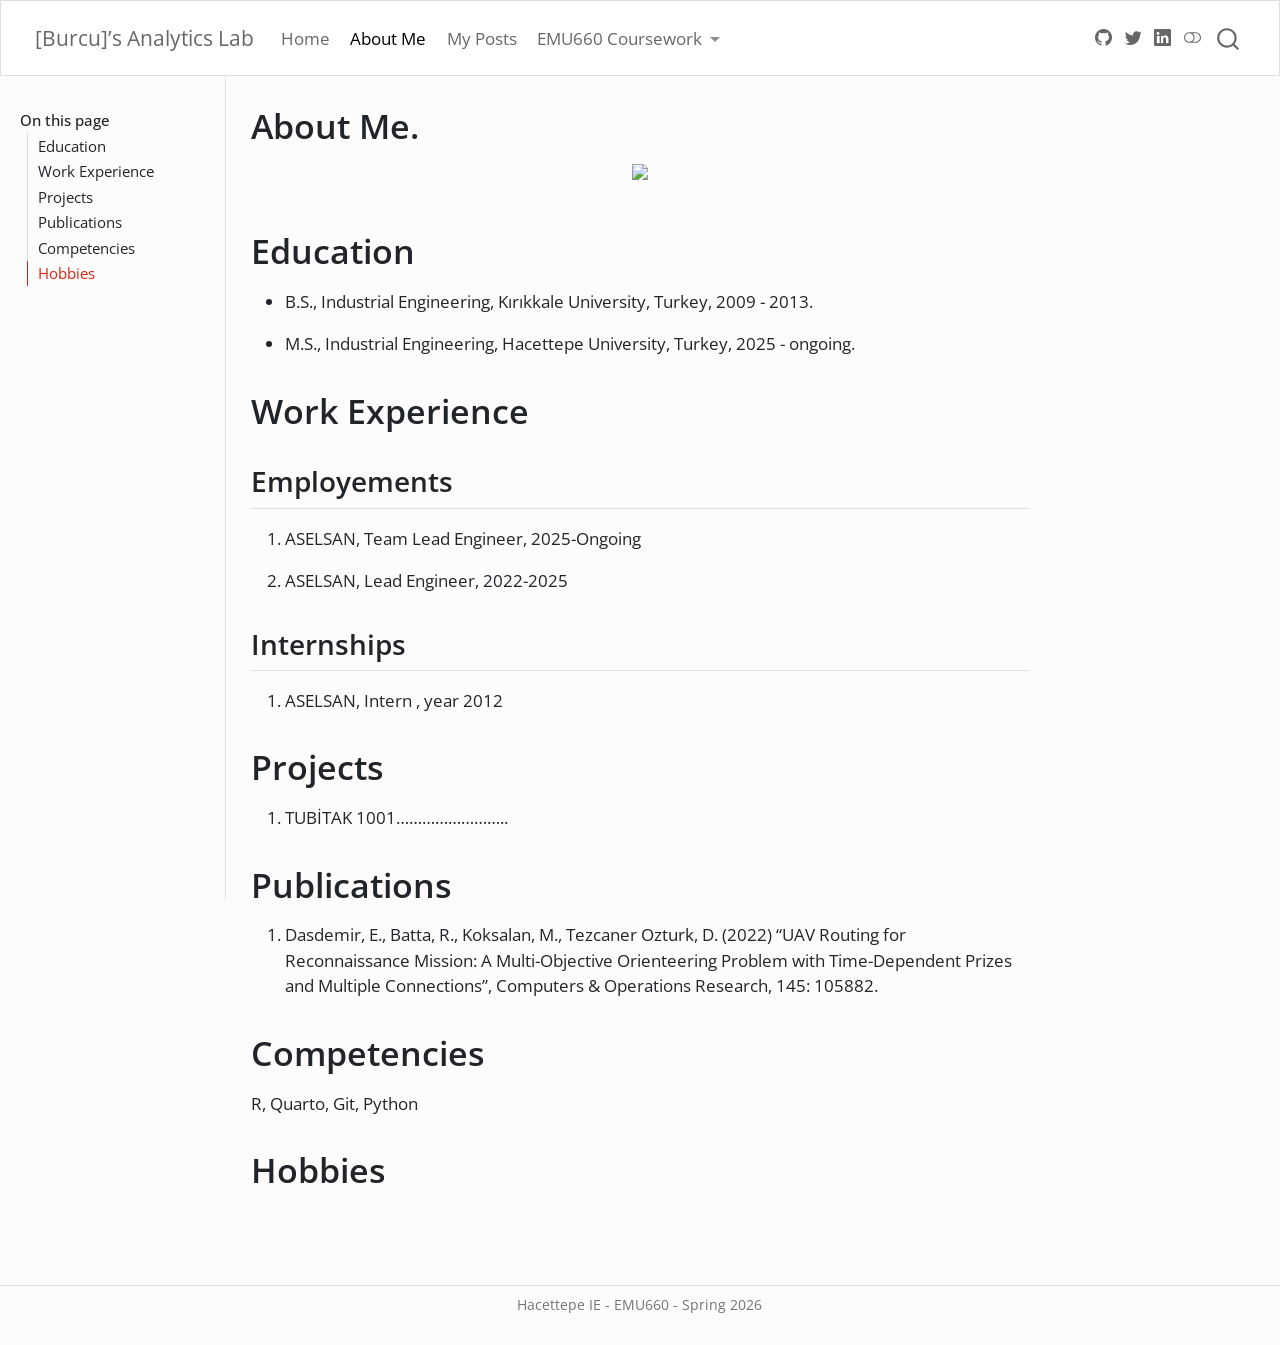
==== docs/about.html @ a7fa228c "update about page" ====
<!DOCTYPE html>
<html xmlns="http://www.w3.org/1999/xhtml" lang="en" xml:lang="en"><head>

<meta charset="utf-8">
<meta name="generator" content="quarto-1.8.25">

<meta name="viewport" content="width=device-width, initial-scale=1.0, user-scalable=yes">


<title>About Me. – [Burcu]’s Analytics Lab</title>
<style>
code{white-space: pre-wrap;}
span.smallcaps{font-variant: small-caps;}
div.columns{display: flex; gap: min(4vw, 1.5em);}
div.column{flex: auto; overflow-x: auto;}
div.hanging-indent{margin-left: 1.5em; text-indent: -1.5em;}
ul.task-list{list-style: none;}
ul.task-list li input[type="checkbox"] {
  width: 0.8em;
  margin: 0 0.8em 0.2em -1em; /* quarto-specific, see https://github.com/quarto-dev/quarto-cli/issues/4556 */ 
  vertical-align: middle;
}
</style>


<script src="site_libs/quarto-nav/quarto-nav.js"></script>
<script src="site_libs/quarto-nav/headroom.min.js"></script>
<script src="site_libs/clipboard/clipboard.min.js"></script>
<script src="site_libs/quarto-search/autocomplete.umd.js"></script>
<script src="site_libs/quarto-search/fuse.min.js"></script>
<script src="site_libs/quarto-search/quarto-search.js"></script>
<meta name="quarto:offset" content="./">
<script src="site_libs/quarto-html/quarto.js" type="module"></script>
<script src="site_libs/quarto-html/tabsets/tabsets.js" type="module"></script>
<script src="site_libs/quarto-html/axe/axe-check.js" type="module"></script>
<script src="site_libs/quarto-html/popper.min.js"></script>
<script src="site_libs/quarto-html/tippy.umd.min.js"></script>
<script src="site_libs/quarto-html/anchor.min.js"></script>
<link href="site_libs/quarto-html/tippy.css" rel="stylesheet">
<link href="site_libs/quarto-html/quarto-syntax-highlighting-7b89279ff1a6dce999919e0e67d4d9ec.css" rel="stylesheet" class="quarto-color-scheme" id="quarto-text-highlighting-styles">
<link href="site_libs/quarto-html/quarto-syntax-highlighting-dark-707d8167ce6003fca903bfe2be84ab7f.css" rel="stylesheet" class="quarto-color-scheme quarto-color-alternate" id="quarto-text-highlighting-styles">
<link href="site_libs/quarto-html/quarto-syntax-highlighting-7b89279ff1a6dce999919e0e67d4d9ec.css" rel="stylesheet" class="quarto-color-scheme-extra" id="quarto-text-highlighting-styles">
<script src="site_libs/bootstrap/bootstrap.min.js"></script>
<link href="site_libs/bootstrap/bootstrap-icons.css" rel="stylesheet">
<link href="site_libs/bootstrap/bootstrap-b09ffb0c710b10090e35f4f5c8599541.min.css" rel="stylesheet" append-hash="true" class="quarto-color-scheme" id="quarto-bootstrap" data-mode="light">
<link href="site_libs/bootstrap/bootstrap-dark-5b22ffe13dd2aa798062e3956142f8dd.min.css" rel="stylesheet" append-hash="true" class="quarto-color-scheme quarto-color-alternate" id="quarto-bootstrap" data-mode="dark">
<link href="site_libs/bootstrap/bootstrap-b09ffb0c710b10090e35f4f5c8599541.min.css" rel="stylesheet" append-hash="true" class="quarto-color-scheme-extra" id="quarto-bootstrap" data-mode="light">
<script id="quarto-search-options" type="application/json">{
  "location": "navbar",
  "copy-button": false,
  "collapse-after": 3,
  "panel-placement": "end",
  "type": "overlay",
  "limit": 50,
  "keyboard-shortcut": [
    "f",
    "/",
    "s"
  ],
  "show-item-context": false,
  "language": {
    "search-no-results-text": "No results",
    "search-matching-documents-text": "matching documents",
    "search-copy-link-title": "Copy link to search",
    "search-hide-matches-text": "Hide additional matches",
    "search-more-match-text": "more match in this document",
    "search-more-matches-text": "more matches in this document",
    "search-clear-button-title": "Clear",
    "search-text-placeholder": "",
    "search-detached-cancel-button-title": "Cancel",
    "search-submit-button-title": "Submit",
    "search-label": "Search"
  }
}</script>


<link rel="stylesheet" href="styles.css">
</head>

<body class="docked nav-fixed quarto-light"><script id="quarto-html-before-body" type="application/javascript">
    const toggleBodyColorMode = (bsSheetEl) => {
      const mode = bsSheetEl.getAttribute("data-mode");
      const bodyEl = window.document.querySelector("body");
      if (mode === "dark") {
        bodyEl.classList.add("quarto-dark");
        bodyEl.classList.remove("quarto-light");
      } else {
        bodyEl.classList.add("quarto-light");
        bodyEl.classList.remove("quarto-dark");
      }
    }
    const toggleBodyColorPrimary = () => {
      const bsSheetEl = window.document.querySelector("link#quarto-bootstrap:not([rel=disabled-stylesheet])");
      if (bsSheetEl) {
        toggleBodyColorMode(bsSheetEl);
      }
    }
    const setColorSchemeToggle = (alternate) => {
      const toggles = window.document.querySelectorAll('.quarto-color-scheme-toggle');
      for (let i=0; i < toggles.length; i++) {
        const toggle = toggles[i];
        if (toggle) {
          if (alternate) {
            toggle.classList.add("alternate");
          } else {
            toggle.classList.remove("alternate");
          }
        }
      }
    };
    const toggleColorMode = (alternate) => {
      // Switch the stylesheets
      const primaryStylesheets = window.document.querySelectorAll('link.quarto-color-scheme:not(.quarto-color-alternate)');
      const alternateStylesheets = window.document.querySelectorAll('link.quarto-color-scheme.quarto-color-alternate');
      manageTransitions('#quarto-margin-sidebar .nav-link', false);
      if (alternate) {
        // note: dark is layered on light, we don't disable primary!
        enableStylesheet(alternateStylesheets);
        for (const sheetNode of alternateStylesheets) {
          if (sheetNode.id === "quarto-bootstrap") {
            toggleBodyColorMode(sheetNode);
          }
        }
      } else {
        disableStylesheet(alternateStylesheets);
        enableStylesheet(primaryStylesheets)
        toggleBodyColorPrimary();
      }
      manageTransitions('#quarto-margin-sidebar .nav-link', true);
      // Switch the toggles
      setColorSchemeToggle(alternate)
      // Hack to workaround the fact that safari doesn't
      // properly recolor the scrollbar when toggling (#1455)
      if (navigator.userAgent.indexOf('Safari') > 0 && navigator.userAgent.indexOf('Chrome') == -1) {
        manageTransitions("body", false);
        window.scrollTo(0, 1);
        setTimeout(() => {
          window.scrollTo(0, 0);
          manageTransitions("body", true);
        }, 40);
      }
    }
    const disableStylesheet = (stylesheets) => {
      for (let i=0; i < stylesheets.length; i++) {
        const stylesheet = stylesheets[i];
        stylesheet.rel = 'disabled-stylesheet';
      }
    }
    const enableStylesheet = (stylesheets) => {
      for (let i=0; i < stylesheets.length; i++) {
        const stylesheet = stylesheets[i];
        if(stylesheet.rel !== 'stylesheet') { // for Chrome, which will still FOUC without this check
          stylesheet.rel = 'stylesheet';
        }
      }
    }
    const manageTransitions = (selector, allowTransitions) => {
      const els = window.document.querySelectorAll(selector);
      for (let i=0; i < els.length; i++) {
        const el = els[i];
        if (allowTransitions) {
          el.classList.remove('notransition');
        } else {
          el.classList.add('notransition');
        }
      }
    }
    const isFileUrl = () => {
      return window.location.protocol === 'file:';
    }
    const hasAlternateSentinel = () => {
      let styleSentinel = getColorSchemeSentinel();
      if (styleSentinel !== null) {
        return styleSentinel === "alternate";
      } else {
        return false;
      }
    }
    const setStyleSentinel = (alternate) => {
      const value = alternate ? "alternate" : "default";
      if (!isFileUrl()) {
        window.localStorage.setItem("quarto-color-scheme", value);
      } else {
        localAlternateSentinel = value;
      }
    }
    const getColorSchemeSentinel = () => {
      if (!isFileUrl()) {
        const storageValue = window.localStorage.getItem("quarto-color-scheme");
        return storageValue != null ? storageValue : localAlternateSentinel;
      } else {
        return localAlternateSentinel;
      }
    }
    const toggleGiscusIfUsed = (isAlternate, darkModeDefault) => {
      const baseTheme = document.querySelector('#giscus-base-theme')?.value ?? 'light';
      const alternateTheme = document.querySelector('#giscus-alt-theme')?.value ?? 'dark';
      let newTheme = '';
      if(authorPrefersDark) {
        newTheme = isAlternate ? baseTheme : alternateTheme;
      } else {
        newTheme = isAlternate ? alternateTheme : baseTheme;
      }
      const changeGiscusTheme = () => {
        // From: https://github.com/giscus/giscus/issues/336
        const sendMessage = (message) => {
          const iframe = document.querySelector('iframe.giscus-frame');
          if (!iframe) return;
          iframe.contentWindow.postMessage({ giscus: message }, 'https://giscus.app');
        }
        sendMessage({
          setConfig: {
            theme: newTheme
          }
        });
      }
      const isGiscussLoaded = window.document.querySelector('iframe.giscus-frame') !== null;
      if (isGiscussLoaded) {
        changeGiscusTheme();
      }
    };
    const authorPrefersDark = false;
    const darkModeDefault = authorPrefersDark;
      document.querySelector('link#quarto-text-highlighting-styles.quarto-color-scheme-extra').rel = 'disabled-stylesheet';
      document.querySelector('link#quarto-bootstrap.quarto-color-scheme-extra').rel = 'disabled-stylesheet';
    let localAlternateSentinel = darkModeDefault ? 'alternate' : 'default';
    // Dark / light mode switch
    window.quartoToggleColorScheme = () => {
      // Read the current dark / light value
      let toAlternate = !hasAlternateSentinel();
      toggleColorMode(toAlternate);
      setStyleSentinel(toAlternate);
      toggleGiscusIfUsed(toAlternate, darkModeDefault);
      window.dispatchEvent(new Event('resize'));
    };
    // Switch to dark mode if need be
    if (hasAlternateSentinel()) {
      toggleColorMode(true);
    } else {
      toggleColorMode(false);
    }
  </script>

<div id="quarto-search-results"></div>
  <header id="quarto-header" class="headroom fixed-top">
    <nav class="navbar navbar-expand-lg " data-bs-theme="dark">
      <div class="navbar-container container-fluid">
      <div class="navbar-brand-container mx-auto">
    <a href="./index.html" class="navbar-brand navbar-brand-logo">
    </a>
    <a class="navbar-brand" href="./index.html">
    <span class="navbar-title">[Burcu]’s Analytics Lab</span>
    </a>
  </div>
            <div id="quarto-search" class="" title="Search"></div>
          <button class="navbar-toggler" type="button" data-bs-toggle="collapse" data-bs-target="#navbarCollapse" aria-controls="navbarCollapse" role="menu" aria-expanded="false" aria-label="Toggle navigation" onclick="if (window.quartoToggleHeadroom) { window.quartoToggleHeadroom(); }">
  <span class="navbar-toggler-icon"></span>
</button>
          <div class="collapse navbar-collapse" id="navbarCollapse">
            <ul class="navbar-nav navbar-nav-scroll me-auto">
  <li class="nav-item">
    <a class="nav-link" href="./index.html"> 
<span class="menu-text">Home</span></a>
  </li>  
  <li class="nav-item">
    <a class="nav-link active" href="./about.html" aria-current="page"> 
<span class="menu-text">About Me</span></a>
  </li>  
  <li class="nav-item">
    <a class="nav-link" href="./posts.html"> 
<span class="menu-text">My Posts</span></a>
  </li>  
  <li class="nav-item dropdown ">
    <a class="nav-link dropdown-toggle" href="#" id="nav-menu-emu660-coursework" role="link" data-bs-toggle="dropdown" aria-expanded="false">
 <span class="menu-text">EMU660 Coursework</span>
    </a>
    <ul class="dropdown-menu" aria-labelledby="nav-menu-emu660-coursework">    
        <li>
    <a class="dropdown-item" href="./assignments.html">
 <span class="dropdown-text">Assignments</span></a>
  </li>  
        <li>
    <a class="dropdown-item" href="./project.html">
 <span class="dropdown-text">Project</span></a>
  </li>  
    </ul>
  </li>
</ul>
          </div> <!-- /navcollapse -->
            <div class="quarto-navbar-tools tools-wide">
    <a href="https://twitter.com" title="" class="quarto-navigation-tool px-1" aria-label=""><i class="bi bi-github"></i></a>
    <a href="https://twitter.com" title="" class="quarto-navigation-tool px-1" aria-label=""><i class="bi bi-twitter"></i></a>
    <a href="https://linkedin.com" title="" class="quarto-navigation-tool px-1" aria-label=""><i class="bi bi-linkedin"></i></a>
  <a href="" class="quarto-color-scheme-toggle quarto-navigation-tool  px-1" onclick="window.quartoToggleColorScheme(); return false;" title="Toggle dark mode"><i class="bi"></i></a>
</div>
      </div> <!-- /container-fluid -->
    </nav>
</header>
<!-- content -->
<div id="quarto-content" class="quarto-container page-columns page-rows-contents page-layout-article page-navbar">
<!-- sidebar -->
  <nav id="quarto-sidebar" class="sidebar collapse collapse-horizontal quarto-sidebar-collapse-item sidebar-navigation docked overflow-auto">
    <nav id="TOC" role="doc-toc" class="toc-active">
    <h2 id="toc-title">On this page</h2>
   
  <ul>
  <li><a href="#education" id="toc-education" class="nav-link active" data-scroll-target="#education">Education</a></li>
  <li><a href="#work-experience" id="toc-work-experience" class="nav-link" data-scroll-target="#work-experience">Work Experience</a>
  <ul class="collapse">
  <li><a href="#employements" id="toc-employements" class="nav-link" data-scroll-target="#employements">Employements</a></li>
  <li><a href="#internships" id="toc-internships" class="nav-link" data-scroll-target="#internships">Internships</a></li>
  </ul></li>
  <li><a href="#projects" id="toc-projects" class="nav-link" data-scroll-target="#projects">Projects</a></li>
  <li><a href="#publications" id="toc-publications" class="nav-link" data-scroll-target="#publications">Publications</a></li>
  <li><a href="#competencies" id="toc-competencies" class="nav-link" data-scroll-target="#competencies">Competencies</a></li>
  <li><a href="#hobbies" id="toc-hobbies" class="nav-link" data-scroll-target="#hobbies">Hobbies</a></li>
  </ul>
</nav>
</nav>
<div id="quarto-sidebar-glass" class="quarto-sidebar-collapse-item" data-bs-toggle="collapse" data-bs-target=".quarto-sidebar-collapse-item"></div>
<!-- margin-sidebar -->
    <div id="quarto-margin-sidebar" class="sidebar margin-sidebar zindex-bottom">
    </div>
<!-- main -->
<main class="content" id="quarto-document-content">


<header id="title-block-header" class="quarto-title-block default">
<div class="quarto-title">
<h1 class="title">About Me.</h1>
</div>



<div class="quarto-title-meta">

    
  
    
  </div>
  


</header>


<div class="quarto-figure quarto-figure-center">
<figure class="figure">
<p><img src="images/f17b7a39-f8f1-4dc7-98d2-f7d9e1659687.jfif" class="img-fluid quarto-figure quarto-figure-center figure-img" width="226"></p>
</figure>
</div>
<section id="education" class="level1">
<h1>Education</h1>
<ul>
<li><p>B.S., Industrial Engineering, Kırıkkale University, Turkey, 2009 - 2013.</p></li>
<li><p>M.S., Industrial Engineering, Hacettepe University, Turkey, 2025 - ongoing.</p></li>
</ul>
</section>
<section id="work-experience" class="level1">
<h1>Work Experience</h1>
<section id="employements" class="level2">
<h2 class="anchored" data-anchor-id="employements">Employements</h2>
<ol type="1">
<li><p>ASELSAN, Team Lead Engineer, 2025-Ongoing</p></li>
<li><p>ASELSAN, Lead Engineer, 2022-2025</p></li>
</ol>
</section>
<section id="internships" class="level2">
<h2 class="anchored" data-anchor-id="internships">Internships</h2>
<ol type="1">
<li>ASELSAN, Intern , year 2012</li>
</ol>
</section>
</section>
<section id="projects" class="level1">
<h1>Projects</h1>
<ol type="1">
<li>TUBİTAK 1001……………………..</li>
</ol>
</section>
<section id="publications" class="level1">
<h1>Publications</h1>
<ol type="1">
<li>Dasdemir, E., Batta, R., Koksalan, M., Tezcaner Ozturk, D. (2022) “UAV Routing for Reconnaissance Mission: A Multi-Objective Orienteering Problem with Time-Dependent Prizes and Multiple Connections”, Computers &amp; Operations Research, 145: 105882.</li>
</ol>
</section>
<section id="competencies" class="level1">
<h1>Competencies</h1>
<p>R, Quarto, Git, Python</p>
</section>
<section id="hobbies" class="level1">
<h1>Hobbies</h1>


</section>

<a onclick="window.scrollTo(0, 0); return false;" role="button" id="quarto-back-to-top"><i class="bi bi-arrow-up"></i> Back to top</a></main> <!-- /main -->
<script id="quarto-html-after-body" type="application/javascript">
  window.document.addEventListener("DOMContentLoaded", function (event) {
    // Ensure there is a toggle, if there isn't float one in the top right
    if (window.document.querySelector('.quarto-color-scheme-toggle') === null) {
      const a = window.document.createElement('a');
      a.classList.add('top-right');
      a.classList.add('quarto-color-scheme-toggle');
      a.href = "";
      a.onclick = function() { try { window.quartoToggleColorScheme(); } catch {} return false; };
      const i = window.document.createElement("i");
      i.classList.add('bi');
      a.appendChild(i);
      window.document.body.appendChild(a);
    }
    setColorSchemeToggle(hasAlternateSentinel())
    const icon = "";
    const anchorJS = new window.AnchorJS();
    anchorJS.options = {
      placement: 'right',
      icon: icon
    };
    anchorJS.add('.anchored');
    const isCodeAnnotation = (el) => {
      for (const clz of el.classList) {
        if (clz.startsWith('code-annotation-')) {                     
          return true;
        }
      }
      return false;
    }
    const onCopySuccess = function(e) {
      // button target
      const button = e.trigger;
      // don't keep focus
      button.blur();
      // flash "checked"
      button.classList.add('code-copy-button-checked');
      var currentTitle = button.getAttribute("title");
      button.setAttribute("title", "Copied!");
      let tooltip;
      if (window.bootstrap) {
        button.setAttribute("data-bs-toggle", "tooltip");
        button.setAttribute("data-bs-placement", "left");
        button.setAttribute("data-bs-title", "Copied!");
        tooltip = new bootstrap.Tooltip(button, 
          { trigger: "manual", 
            customClass: "code-copy-button-tooltip",
            offset: [0, -8]});
        tooltip.show();    
      }
      setTimeout(function() {
        if (tooltip) {
          tooltip.hide();
          button.removeAttribute("data-bs-title");
          button.removeAttribute("data-bs-toggle");
          button.removeAttribute("data-bs-placement");
        }
        button.setAttribute("title", currentTitle);
        button.classList.remove('code-copy-button-checked');
      }, 1000);
      // clear code selection
      e.clearSelection();
    }
    const getTextToCopy = function(trigger) {
      const outerScaffold = trigger.parentElement.cloneNode(true);
      const codeEl = outerScaffold.querySelector('code');
      for (const childEl of codeEl.children) {
        if (isCodeAnnotation(childEl)) {
          childEl.remove();
        }
      }
      return codeEl.innerText;
    }
    const clipboard = new window.ClipboardJS('.code-copy-button:not([data-in-quarto-modal])', {
      text: getTextToCopy
    });
    clipboard.on('success', onCopySuccess);
    if (window.document.getElementById('quarto-embedded-source-code-modal')) {
      const clipboardModal = new window.ClipboardJS('.code-copy-button[data-in-quarto-modal]', {
        text: getTextToCopy,
        container: window.document.getElementById('quarto-embedded-source-code-modal')
      });
      clipboardModal.on('success', onCopySuccess);
    }
      var localhostRegex = new RegExp(/^(?:http|https):\/\/localhost\:?[0-9]*\//);
      var mailtoRegex = new RegExp(/^mailto:/);
        var filterRegex = new RegExp('/' + window.location.host + '/');
      var isInternal = (href) => {
          return filterRegex.test(href) || localhostRegex.test(href) || mailtoRegex.test(href);
      }
      // Inspect non-navigation links and adorn them if external
     var links = window.document.querySelectorAll('a[href]:not(.nav-link):not(.navbar-brand):not(.toc-action):not(.sidebar-link):not(.sidebar-item-toggle):not(.pagination-link):not(.no-external):not([aria-hidden]):not(.dropdown-item):not(.quarto-navigation-tool):not(.about-link)');
      for (var i=0; i<links.length; i++) {
        const link = links[i];
        if (!isInternal(link.href)) {
          // undo the damage that might have been done by quarto-nav.js in the case of
          // links that we want to consider external
          if (link.dataset.originalHref !== undefined) {
            link.href = link.dataset.originalHref;
          }
        }
      }
    function tippyHover(el, contentFn, onTriggerFn, onUntriggerFn) {
      const config = {
        allowHTML: true,
        maxWidth: 500,
        delay: 100,
        arrow: false,
        appendTo: function(el) {
            return el.parentElement;
        },
        interactive: true,
        interactiveBorder: 10,
        theme: 'quarto',
        placement: 'bottom-start',
      };
      if (contentFn) {
        config.content = contentFn;
      }
      if (onTriggerFn) {
        config.onTrigger = onTriggerFn;
      }
      if (onUntriggerFn) {
        config.onUntrigger = onUntriggerFn;
      }
      window.tippy(el, config); 
    }
    const noterefs = window.document.querySelectorAll('a[role="doc-noteref"]');
    for (var i=0; i<noterefs.length; i++) {
      const ref = noterefs[i];
      tippyHover(ref, function() {
        // use id or data attribute instead here
        let href = ref.getAttribute('data-footnote-href') || ref.getAttribute('href');
        try { href = new URL(href).hash; } catch {}
        const id = href.replace(/^#\/?/, "");
        const note = window.document.getElementById(id);
        if (note) {
          return note.innerHTML;
        } else {
          return "";
        }
      });
    }
    const xrefs = window.document.querySelectorAll('a.quarto-xref');
    const processXRef = (id, note) => {
      // Strip column container classes
      const stripColumnClz = (el) => {
        el.classList.remove("page-full", "page-columns");
        if (el.children) {
          for (const child of el.children) {
            stripColumnClz(child);
          }
        }
      }
      stripColumnClz(note)
      if (id === null || id.startsWith('sec-')) {
        // Special case sections, only their first couple elements
        const container = document.createElement("div");
        if (note.children && note.children.length > 2) {
          container.appendChild(note.children[0].cloneNode(true));
          for (let i = 1; i < note.children.length; i++) {
            const child = note.children[i];
            if (child.tagName === "P" && child.innerText === "") {
              continue;
            } else {
              container.appendChild(child.cloneNode(true));
              break;
            }
          }
          if (window.Quarto?.typesetMath) {
            window.Quarto.typesetMath(container);
          }
          return container.innerHTML
        } else {
          if (window.Quarto?.typesetMath) {
            window.Quarto.typesetMath(note);
          }
          return note.innerHTML;
        }
      } else {
        // Remove any anchor links if they are present
        const anchorLink = note.querySelector('a.anchorjs-link');
        if (anchorLink) {
          anchorLink.remove();
        }
        if (window.Quarto?.typesetMath) {
          window.Quarto.typesetMath(note);
        }
        if (note.classList.contains("callout")) {
          return note.outerHTML;
        } else {
          return note.innerHTML;
        }
      }
    }
    for (var i=0; i<xrefs.length; i++) {
      const xref = xrefs[i];
      tippyHover(xref, undefined, function(instance) {
        instance.disable();
        let url = xref.getAttribute('href');
        let hash = undefined; 
        if (url.startsWith('#')) {
          hash = url;
        } else {
          try { hash = new URL(url).hash; } catch {}
        }
        if (hash) {
          const id = hash.replace(/^#\/?/, "");
          const note = window.document.getElementById(id);
          if (note !== null) {
            try {
              const html = processXRef(id, note.cloneNode(true));
              instance.setContent(html);
            } finally {
              instance.enable();
              instance.show();
            }
          } else {
            // See if we can fetch this
            fetch(url.split('#')[0])
            .then(res => res.text())
            .then(html => {
              const parser = new DOMParser();
              const htmlDoc = parser.parseFromString(html, "text/html");
              const note = htmlDoc.getElementById(id);
              if (note !== null) {
                const html = processXRef(id, note);
                instance.setContent(html);
              } 
            }).finally(() => {
              instance.enable();
              instance.show();
            });
          }
        } else {
          // See if we can fetch a full url (with no hash to target)
          // This is a special case and we should probably do some content thinning / targeting
          fetch(url)
          .then(res => res.text())
          .then(html => {
            const parser = new DOMParser();
            const htmlDoc = parser.parseFromString(html, "text/html");
            const note = htmlDoc.querySelector('main.content');
            if (note !== null) {
              // This should only happen for chapter cross references
              // (since there is no id in the URL)
              // remove the first header
              if (note.children.length > 0 && note.children[0].tagName === "HEADER") {
                note.children[0].remove();
              }
              const html = processXRef(null, note);
              instance.setContent(html);
            } 
          }).finally(() => {
            instance.enable();
            instance.show();
          });
        }
      }, function(instance) {
      });
    }
        let selectedAnnoteEl;
        const selectorForAnnotation = ( cell, annotation) => {
          let cellAttr = 'data-code-cell="' + cell + '"';
          let lineAttr = 'data-code-annotation="' +  annotation + '"';
          const selector = 'span[' + cellAttr + '][' + lineAttr + ']';
          return selector;
        }
        const selectCodeLines = (annoteEl) => {
          const doc = window.document;
          const targetCell = annoteEl.getAttribute("data-target-cell");
          const targetAnnotation = annoteEl.getAttribute("data-target-annotation");
          const annoteSpan = window.document.querySelector(selectorForAnnotation(targetCell, targetAnnotation));
          const lines = annoteSpan.getAttribute("data-code-lines").split(",");
          const lineIds = lines.map((line) => {
            return targetCell + "-" + line;
          })
          let top = null;
          let height = null;
          let parent = null;
          if (lineIds.length > 0) {
              //compute the position of the single el (top and bottom and make a div)
              const el = window.document.getElementById(lineIds[0]);
              top = el.offsetTop;
              height = el.offsetHeight;
              parent = el.parentElement.parentElement;
            if (lineIds.length > 1) {
              const lastEl = window.document.getElementById(lineIds[lineIds.length - 1]);
              const bottom = lastEl.offsetTop + lastEl.offsetHeight;
              height = bottom - top;
            }
            if (top !== null && height !== null && parent !== null) {
              // cook up a div (if necessary) and position it 
              let div = window.document.getElementById("code-annotation-line-highlight");
              if (div === null) {
                div = window.document.createElement("div");
                div.setAttribute("id", "code-annotation-line-highlight");
                div.style.position = 'absolute';
                parent.appendChild(div);
              }
              div.style.top = top - 2 + "px";
              div.style.height = height + 4 + "px";
              div.style.left = 0;
              let gutterDiv = window.document.getElementById("code-annotation-line-highlight-gutter");
              if (gutterDiv === null) {
                gutterDiv = window.document.createElement("div");
                gutterDiv.setAttribute("id", "code-annotation-line-highlight-gutter");
                gutterDiv.style.position = 'absolute';
                const codeCell = window.document.getElementById(targetCell);
                const gutter = codeCell.querySelector('.code-annotation-gutter');
                gutter.appendChild(gutterDiv);
              }
              gutterDiv.style.top = top - 2 + "px";
              gutterDiv.style.height = height + 4 + "px";
            }
            selectedAnnoteEl = annoteEl;
          }
        };
        const unselectCodeLines = () => {
          const elementsIds = ["code-annotation-line-highlight", "code-annotation-line-highlight-gutter"];
          elementsIds.forEach((elId) => {
            const div = window.document.getElementById(elId);
            if (div) {
              div.remove();
            }
          });
          selectedAnnoteEl = undefined;
        };
          // Handle positioning of the toggle
      window.addEventListener(
        "resize",
        throttle(() => {
          elRect = undefined;
          if (selectedAnnoteEl) {
            selectCodeLines(selectedAnnoteEl);
          }
        }, 10)
      );
      function throttle(fn, ms) {
      let throttle = false;
      let timer;
        return (...args) => {
          if(!throttle) { // first call gets through
              fn.apply(this, args);
              throttle = true;
          } else { // all the others get throttled
              if(timer) clearTimeout(timer); // cancel #2
              timer = setTimeout(() => {
                fn.apply(this, args);
                timer = throttle = false;
              }, ms);
          }
        };
      }
        // Attach click handler to the DT
        const annoteDls = window.document.querySelectorAll('dt[data-target-cell]');
        for (const annoteDlNode of annoteDls) {
          annoteDlNode.addEventListener('click', (event) => {
            const clickedEl = event.target;
            if (clickedEl !== selectedAnnoteEl) {
              unselectCodeLines();
              const activeEl = window.document.querySelector('dt[data-target-cell].code-annotation-active');
              if (activeEl) {
                activeEl.classList.remove('code-annotation-active');
              }
              selectCodeLines(clickedEl);
              clickedEl.classList.add('code-annotation-active');
            } else {
              // Unselect the line
              unselectCodeLines();
              clickedEl.classList.remove('code-annotation-active');
            }
          });
        }
    const findCites = (el) => {
      const parentEl = el.parentElement;
      if (parentEl) {
        const cites = parentEl.dataset.cites;
        if (cites) {
          return {
            el,
            cites: cites.split(' ')
          };
        } else {
          return findCites(el.parentElement)
        }
      } else {
        return undefined;
      }
    };
    var bibliorefs = window.document.querySelectorAll('a[role="doc-biblioref"]');
    for (var i=0; i<bibliorefs.length; i++) {
      const ref = bibliorefs[i];
      const citeInfo = findCites(ref);
      if (citeInfo) {
        tippyHover(citeInfo.el, function() {
          var popup = window.document.createElement('div');
          citeInfo.cites.forEach(function(cite) {
            var citeDiv = window.document.createElement('div');
            citeDiv.classList.add('hanging-indent');
            citeDiv.classList.add('csl-entry');
            var biblioDiv = window.document.getElementById('ref-' + cite);
            if (biblioDiv) {
              citeDiv.innerHTML = biblioDiv.innerHTML;
            }
            popup.appendChild(citeDiv);
          });
          return popup.innerHTML;
        });
      }
    }
  });
  </script>
</div> <!-- /content -->
<footer class="footer">
  <div class="nav-footer">
    <div class="nav-footer-left">
      &nbsp;
    </div>   
    <div class="nav-footer-center">
<p>Hacettepe IE - EMU660 - Spring 2026</p>
</div>
    <div class="nav-footer-right">
      &nbsp;
    </div>
  </div>
</footer>




</body></html>
---- docs/site_libs/quarto-html/quarto-syntax-highlighting-7b89279ff1a6dce999919e0e67d4d9ec.css ----
/* quarto syntax highlight colors */
:root {
  --quarto-hl-ot-color: #003B4F;
  --quarto-hl-at-color: #657422;
  --quarto-hl-ss-color: #20794D;
  --quarto-hl-an-color: #5E5E5E;
  --quarto-hl-fu-color: #4758AB;
  --quarto-hl-st-color: #20794D;
  --quarto-hl-cf-color: #003B4F;
  --quarto-hl-op-color: #5E5E5E;
  --quarto-hl-er-color: #AD0000;
  --quarto-hl-bn-color: #AD0000;
  --quarto-hl-al-color: #AD0000;
  --quarto-hl-va-color: #111111;
  --quarto-hl-bu-color: inherit;
  --quarto-hl-ex-color: inherit;
  --quarto-hl-pp-color: #AD0000;
  --quarto-hl-in-color: #5E5E5E;
  --quarto-hl-vs-color: #20794D;
  --quarto-hl-wa-color: #5E5E5E;
  --quarto-hl-do-color: #5E5E5E;
  --quarto-hl-im-color: #00769E;
  --quarto-hl-ch-color: #20794D;
  --quarto-hl-dt-color: #AD0000;
  --quarto-hl-fl-color: #AD0000;
  --quarto-hl-co-color: #5E5E5E;
  --quarto-hl-cv-color: #5E5E5E;
  --quarto-hl-cn-color: #8f5902;
  --quarto-hl-sc-color: #5E5E5E;
  --quarto-hl-dv-color: #AD0000;
  --quarto-hl-kw-color: #003B4F;
}

/* other quarto variables */
:root {
  --quarto-font-monospace: SFMono-Regular, Menlo, Monaco, Consolas, "Liberation Mono", "Courier New", monospace;
}

/* syntax highlight based on Pandoc's rules */
pre > code.sourceCode > span {
  color: #003B4F;
}

code.sourceCode > span {
  color: #003B4F;
}

div.sourceCode,
div.sourceCode pre.sourceCode {
  color: #003B4F;
}

/* Normal */
code span {
  color: #003B4F;
}

/* Alert */
code span.al {
  color: #AD0000;
  font-style: inherit;
}

/* Annotation */
code span.an {
  color: #5E5E5E;
  font-style: inherit;
}

/* Attribute */
code span.at {
  color: #657422;
  font-style: inherit;
}

/* BaseN */
code span.bn {
  color: #AD0000;
  font-style: inherit;
}

/* BuiltIn */
code span.bu {
  font-style: inherit;
}

/* ControlFlow */
code span.cf {
  color: #003B4F;
  font-weight: bold;
  font-style: inherit;
}

/* Char */
code span.ch {
  color: #20794D;
  font-style: inherit;
}

/* Constant */
code span.cn {
  color: #8f5902;
  font-style: inherit;
}

/* Comment */
code span.co {
  color: #5E5E5E;
  font-style: inherit;
}

/* CommentVar */
code span.cv {
  color: #5E5E5E;
  font-style: italic;
}

/* Documentation */
code span.do {
  color: #5E5E5E;
  font-style: italic;
}

/* DataType */
code span.dt {
  color: #AD0000;
  font-style: inherit;
}

/* DecVal */
code span.dv {
  color: #AD0000;
  font-style: inherit;
}

/* Error */
code span.er {
  color: #AD0000;
  font-style: inherit;
}

/* Extension */
code span.ex {
  font-style: inherit;
}

/* Float */
code span.fl {
  color: #AD0000;
  font-style: inherit;
}

/* Function */
code span.fu {
  color: #4758AB;
  font-style: inherit;
}

/* Import */
code span.im {
  color: #00769E;
  font-style: inherit;
}

/* Information */
code span.in {
  color: #5E5E5E;
  font-style: inherit;
}

/* Keyword */
code span.kw {
  color: #003B4F;
  font-weight: bold;
  font-style: inherit;
}

/* Operator */
code span.op {
  color: #5E5E5E;
  font-style: inherit;
}

/* Other */
code span.ot {
  color: #003B4F;
  font-style: inherit;
}

/* Preprocessor */
code span.pp {
  color: #AD0000;
  font-style: inherit;
}

/* SpecialChar */
code span.sc {
  color: #5E5E5E;
  font-style: inherit;
}

/* SpecialString */
code span.ss {
  color: #20794D;
  font-style: inherit;
}

/* String */
code span.st {
  color: #20794D;
  font-style: inherit;
}

/* Variable */
code span.va {
  color: #111111;
  font-style: inherit;
}

/* VerbatimString */
code span.vs {
  color: #20794D;
  font-style: inherit;
}

/* Warning */
code span.wa {
  color: #5E5E5E;
  font-style: italic;
}

.prevent-inlining {
  content: "</";
}

/*# sourceMappingURL=3944bc705cfaf4c80e56f77c5205168a.css.map */
---- docs/site_libs/quarto-html/quarto-syntax-highlighting-dark-707d8167ce6003fca903bfe2be84ab7f.css ----
/* quarto syntax highlight colors */
:root {
  --quarto-hl-al-color: #f07178;
  --quarto-hl-an-color: #d4d0ab;
  --quarto-hl-at-color: #00e0e0;
  --quarto-hl-bn-color: #d4d0ab;
  --quarto-hl-bu-color: #abe338;
  --quarto-hl-ch-color: #abe338;
  --quarto-hl-co-color: #f8f8f2;
  --quarto-hl-cv-color: #ffd700;
  --quarto-hl-cn-color: #ffd700;
  --quarto-hl-cf-color: #ffa07a;
  --quarto-hl-dt-color: #ffa07a;
  --quarto-hl-dv-color: #d4d0ab;
  --quarto-hl-do-color: #f8f8f2;
  --quarto-hl-er-color: #f07178;
  --quarto-hl-ex-color: #00e0e0;
  --quarto-hl-fl-color: #d4d0ab;
  --quarto-hl-fu-color: #ffa07a;
  --quarto-hl-im-color: #abe338;
  --quarto-hl-in-color: #d4d0ab;
  --quarto-hl-kw-color: #ffa07a;
  --quarto-hl-op-color: #ffa07a;
  --quarto-hl-ot-color: #00e0e0;
  --quarto-hl-pp-color: #dcc6e0;
  --quarto-hl-re-color: #00e0e0;
  --quarto-hl-sc-color: #abe338;
  --quarto-hl-ss-color: #abe338;
  --quarto-hl-st-color: #abe338;
  --quarto-hl-va-color: #00e0e0;
  --quarto-hl-vs-color: #abe338;
  --quarto-hl-wa-color: #dcc6e0;
}

/* other quarto variables */
:root {
  --quarto-font-monospace: SFMono-Regular, Menlo, Monaco, Consolas, "Liberation Mono", "Courier New", monospace;
}

/* syntax highlight based on Pandoc's rules */
pre > code.sourceCode > span {
  color: #f8f8f2;
}

code.sourceCode > span {
  color: #f8f8f2;
}

div.sourceCode,
div.sourceCode pre.sourceCode {
  color: #f8f8f2;
}

/* Normal */
code span {
  color: #f8f8f2;
}

/* Alert */
code span.al {
  color: #f07178;
}

/* Annotation */
code span.an {
  color: #d4d0ab;
}

/* Attribute */
code span.at {
  color: #00e0e0;
}

/* BaseN */
code span.bn {
  color: #d4d0ab;
}

/* BuiltIn */
code span.bu {
  color: #abe338;
}

/* ControlFlow */
code span.cf {
  font-weight: bold;
  color: #ffa07a;
}

/* Char */
code span.ch {
  color: #abe338;
}

/* Constant */
code span.cn {
  color: #ffd700;
}

/* Comment */
code span.co {
  font-style: italic;
  color: #f8f8f2;
}

/* CommentVar */
code span.cv {
  color: #ffd700;
}

/* Documentation */
code span.do {
  color: #f8f8f2;
}

/* DataType */
code span.dt {
  color: #ffa07a;
}

/* DecVal */
code span.dv {
  color: #d4d0ab;
}

/* Error */
code span.er {
  color: #f07178;
  text-decoration: underline;
}

/* Extension */
code span.ex {
  font-weight: bold;
  color: #00e0e0;
}

/* Float */
code span.fl {
  color: #d4d0ab;
}

/* Function */
code span.fu {
  color: #ffa07a;
}

/* Import */
code span.im {
  color: #abe338;
}

/* Information */
code span.in {
  color: #d4d0ab;
}

/* Keyword */
code span.kw {
  font-weight: bold;
  color: #ffa07a;
}

/* Operator */
code span.op {
  color: #ffa07a;
}

/* Other */
code span.ot {
  color: #00e0e0;
}

/* Preprocessor */
code span.pp {
  color: #dcc6e0;
}

/* RegionMarker */
code span.re {
  background-color: #f8f8f2;
  color: #00e0e0;
}

/* SpecialChar */
code span.sc {
  color: #abe338;
}

/* SpecialString */
code span.ss {
  color: #abe338;
}

/* String */
code span.st {
  color: #abe338;
}

/* Variable */
code span.va {
  color: #00e0e0;
}

/* VerbatimString */
code span.vs {
  color: #abe338;
}

/* Warning */
code span.wa {
  color: #dcc6e0;
}

.prevent-inlining {
  content: "</";
}

/*# sourceMappingURL=f5ab3bb6f5ded8da9f12dd3a91d3da26.css.map */
---- docs/site_libs/quarto-html/quarto-syntax-highlighting-7b89279ff1a6dce999919e0e67d4d9ec.css ----
/* quarto syntax highlight colors */
:root {
  --quarto-hl-ot-color: #003B4F;
  --quarto-hl-at-color: #657422;
  --quarto-hl-ss-color: #20794D;
  --quarto-hl-an-color: #5E5E5E;
  --quarto-hl-fu-color: #4758AB;
  --quarto-hl-st-color: #20794D;
  --quarto-hl-cf-color: #003B4F;
  --quarto-hl-op-color: #5E5E5E;
  --quarto-hl-er-color: #AD0000;
  --quarto-hl-bn-color: #AD0000;
  --quarto-hl-al-color: #AD0000;
  --quarto-hl-va-color: #111111;
  --quarto-hl-bu-color: inherit;
  --quarto-hl-ex-color: inherit;
  --quarto-hl-pp-color: #AD0000;
  --quarto-hl-in-color: #5E5E5E;
  --quarto-hl-vs-color: #20794D;
  --quarto-hl-wa-color: #5E5E5E;
  --quarto-hl-do-color: #5E5E5E;
  --quarto-hl-im-color: #00769E;
  --quarto-hl-ch-color: #20794D;
  --quarto-hl-dt-color: #AD0000;
  --quarto-hl-fl-color: #AD0000;
  --quarto-hl-co-color: #5E5E5E;
  --quarto-hl-cv-color: #5E5E5E;
  --quarto-hl-cn-color: #8f5902;
  --quarto-hl-sc-color: #5E5E5E;
  --quarto-hl-dv-color: #AD0000;
  --quarto-hl-kw-color: #003B4F;
}

/* other quarto variables */
:root {
  --quarto-font-monospace: SFMono-Regular, Menlo, Monaco, Consolas, "Liberation Mono", "Courier New", monospace;
}

/* syntax highlight based on Pandoc's rules */
pre > code.sourceCode > span {
  color: #003B4F;
}

code.sourceCode > span {
  color: #003B4F;
}

div.sourceCode,
div.sourceCode pre.sourceCode {
  color: #003B4F;
}

/* Normal */
code span {
  color: #003B4F;
}

/* Alert */
code span.al {
  color: #AD0000;
  font-style: inherit;
}

/* Annotation */
code span.an {
  color: #5E5E5E;
  font-style: inherit;
}

/* Attribute */
code span.at {
  color: #657422;
  font-style: inherit;
}

/* BaseN */
code span.bn {
  color: #AD0000;
  font-style: inherit;
}

/* BuiltIn */
code span.bu {
  font-style: inherit;
}

/* ControlFlow */
code span.cf {
  color: #003B4F;
  font-weight: bold;
  font-style: inherit;
}

/* Char */
code span.ch {
  color: #20794D;
  font-style: inherit;
}

/* Constant */
code span.cn {
  color: #8f5902;
  font-style: inherit;
}

/* Comment */
code span.co {
  color: #5E5E5E;
  font-style: inherit;
}

/* CommentVar */
code span.cv {
  color: #5E5E5E;
  font-style: italic;
}

/* Documentation */
code span.do {
  color: #5E5E5E;
  font-style: italic;
}

/* DataType */
code span.dt {
  color: #AD0000;
  font-style: inherit;
}

/* DecVal */
code span.dv {
  color: #AD0000;
  font-style: inherit;
}

/* Error */
code span.er {
  color: #AD0000;
  font-style: inherit;
}

/* Extension */
code span.ex {
  font-style: inherit;
}

/* Float */
code span.fl {
  color: #AD0000;
  font-style: inherit;
}

/* Function */
code span.fu {
  color: #4758AB;
  font-style: inherit;
}

/* Import */
code span.im {
  color: #00769E;
  font-style: inherit;
}

/* Information */
code span.in {
  color: #5E5E5E;
  font-style: inherit;
}

/* Keyword */
code span.kw {
  color: #003B4F;
  font-weight: bold;
  font-style: inherit;
}

/* Operator */
code span.op {
  color: #5E5E5E;
  font-style: inherit;
}

/* Other */
code span.ot {
  color: #003B4F;
  font-style: inherit;
}

/* Preprocessor */
code span.pp {
  color: #AD0000;
  font-style: inherit;
}

/* SpecialChar */
code span.sc {
  color: #5E5E5E;
  font-style: inherit;
}

/* SpecialString */
code span.ss {
  color: #20794D;
  font-style: inherit;
}

/* String */
code span.st {
  color: #20794D;
  font-style: inherit;
}

/* Variable */
code span.va {
  color: #111111;
  font-style: inherit;
}

/* VerbatimString */
code span.vs {
  color: #20794D;
  font-style: inherit;
}

/* Warning */
code span.wa {
  color: #5E5E5E;
  font-style: italic;
}

.prevent-inlining {
  content: "</";
}

/*# sourceMappingURL=3944bc705cfaf4c80e56f77c5205168a.css.map */
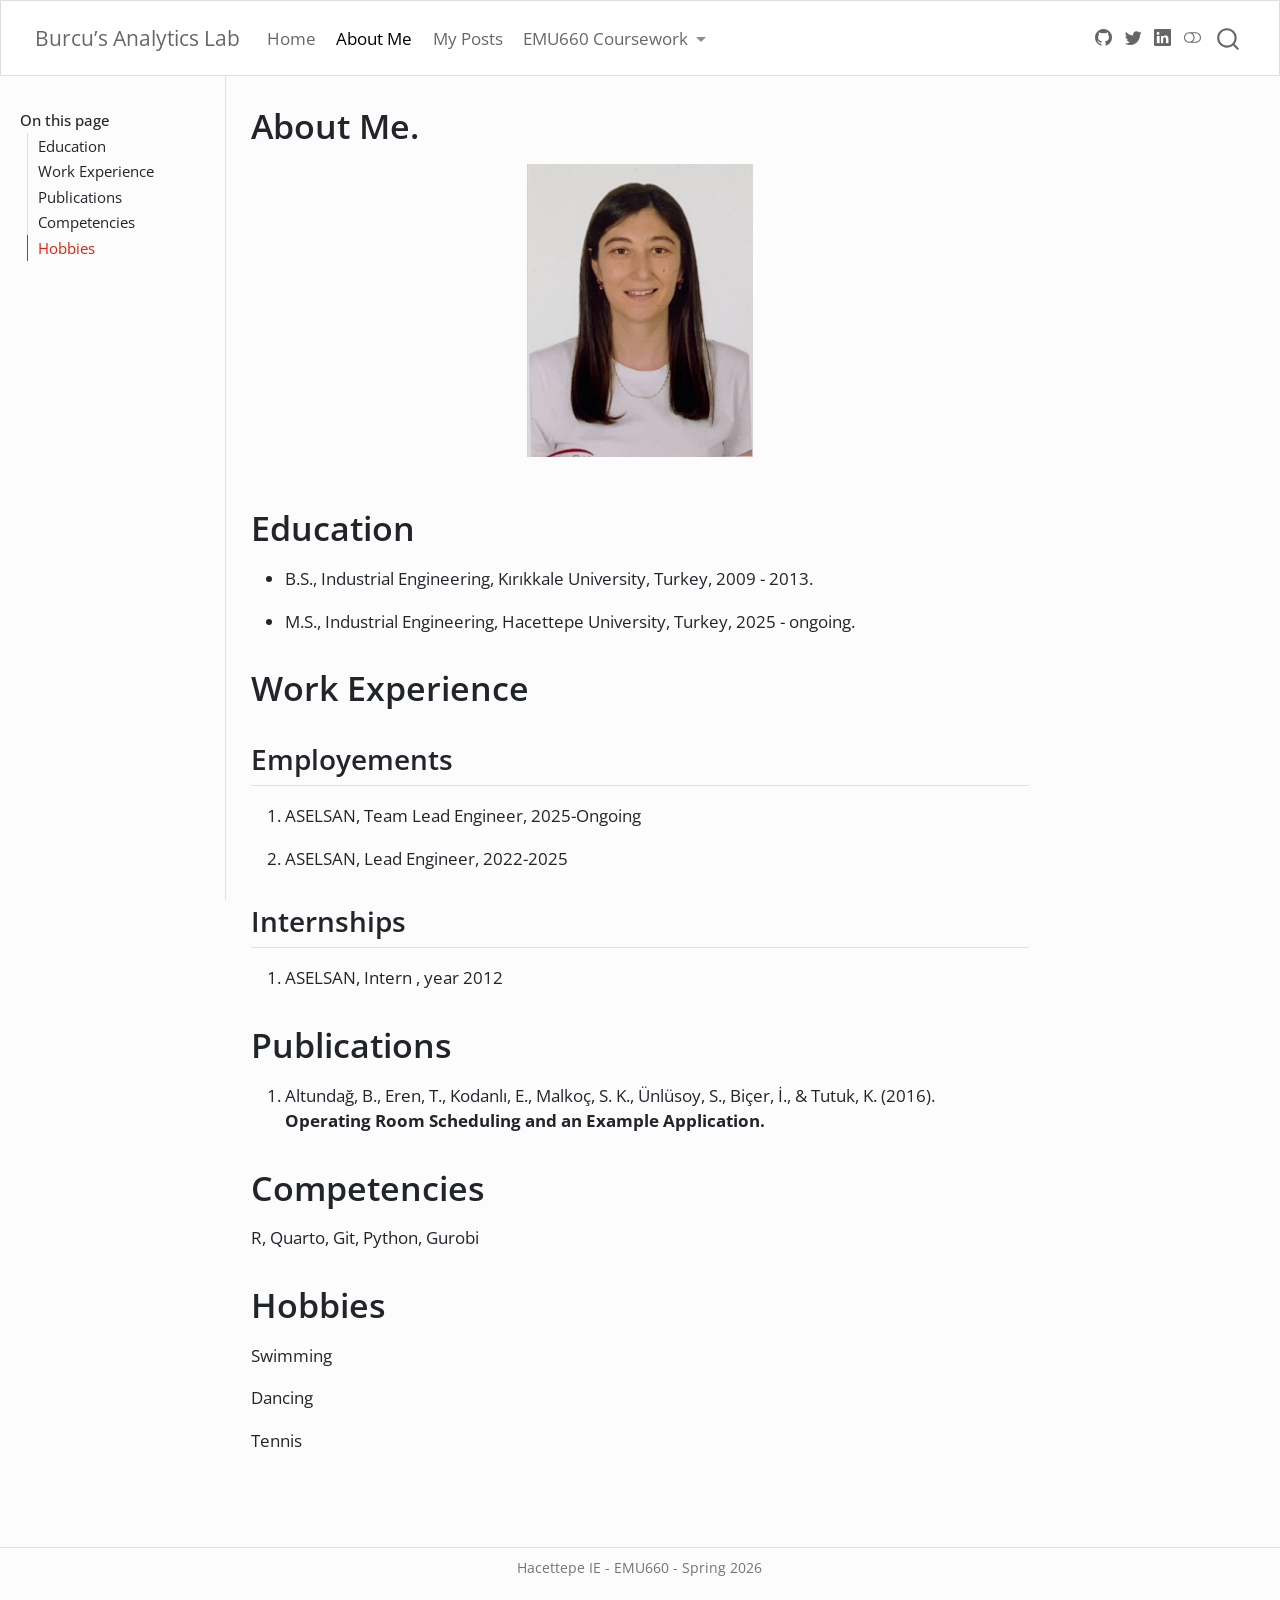
==== commit 2efb17b4: "commited" ====
--- a/docs/about.html
+++ b/docs/about.html
@@ -7,7 +7,7 @@
 <meta name="viewport" content="width=device-width, initial-scale=1.0, user-scalable=yes">
 
 
-<title>About Me. – [Burcu]’s Analytics Lab</title>
+<title>About Me. – Burcu’s Analytics Lab</title>
 <style>
 code{white-space: pre-wrap;}
 span.smallcaps{font-variant: small-caps;}
@@ -249,7 +249,7 @@
     <a href="./index.html" class="navbar-brand navbar-brand-logo">
     </a>
     <a class="navbar-brand" href="./index.html">
-    <span class="navbar-title">[Burcu]’s Analytics Lab</span>
+    <span class="navbar-title">Burcu’s Analytics Lab</span>
     </a>
   </div>
             <div id="quarto-search" class="" title="Search"></div>
@@ -310,7 +310,6 @@
   <li><a href="#employements" id="toc-employements" class="nav-link" data-scroll-target="#employements">Employements</a></li>
   <li><a href="#internships" id="toc-internships" class="nav-link" data-scroll-target="#internships">Internships</a></li>
   </ul></li>
-  <li><a href="#projects" id="toc-projects" class="nav-link" data-scroll-target="#projects">Projects</a></li>
   <li><a href="#publications" id="toc-publications" class="nav-link" data-scroll-target="#publications">Publications</a></li>
   <li><a href="#competencies" id="toc-competencies" class="nav-link" data-scroll-target="#competencies">Competencies</a></li>
   <li><a href="#hobbies" id="toc-hobbies" class="nav-link" data-scroll-target="#hobbies">Hobbies</a></li>
@@ -372,24 +371,22 @@
 </ol>
 </section>
 </section>
-<section id="projects" class="level1">
-<h1>Projects</h1>
-<ol type="1">
-<li>TUBİTAK 1001……………………..</li>
-</ol>
-</section>
 <section id="publications" class="level1">
 <h1>Publications</h1>
 <ol type="1">
-<li>Dasdemir, E., Batta, R., Koksalan, M., Tezcaner Ozturk, D. (2022) “UAV Routing for Reconnaissance Mission: A Multi-Objective Orienteering Problem with Time-Dependent Prizes and Multiple Connections”, Computers &amp; Operations Research, 145: 105882.</li>
+<li>Altundağ, B., Eren, T., Kodanlı, E., Malkoç, S. K., Ünlüsoy, S., Biçer, İ., &amp; Tutuk, K. (2016).<br>
+<strong>Operating Room Scheduling and an Example Application.</strong></li>
 </ol>
 </section>
 <section id="competencies" class="level1">
 <h1>Competencies</h1>
-<p>R, Quarto, Git, Python</p>
+<p>R, Quarto, Git, Python, Gurobi</p>
 </section>
 <section id="hobbies" class="level1">
 <h1>Hobbies</h1>
+<p>Swimming</p>
+<p>Dancing</p>
+<p>Tennis</p>
 
 
 </section>
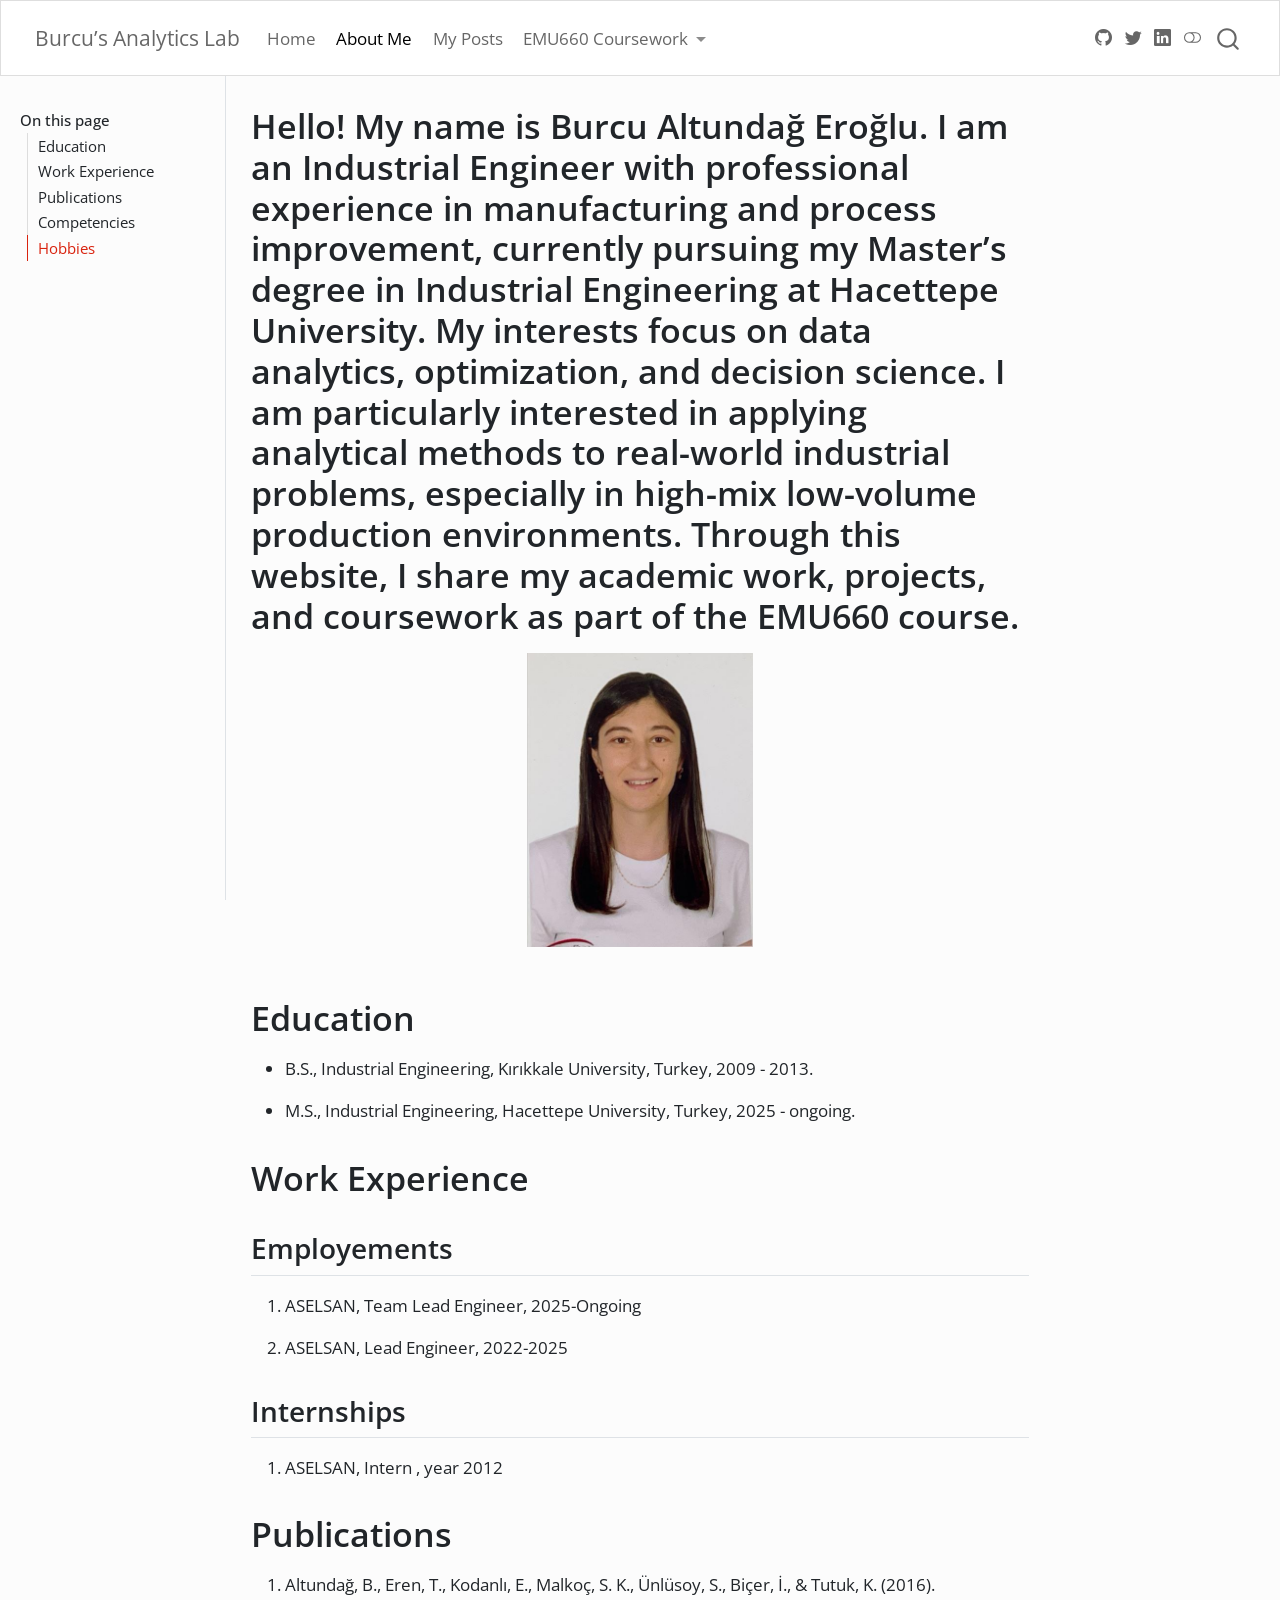
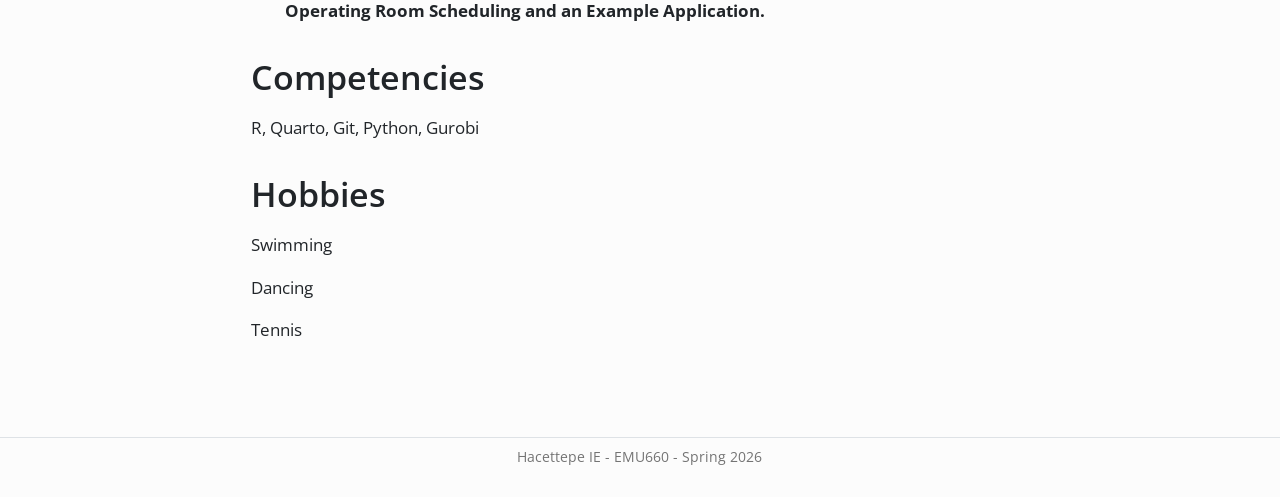
==== commit ada58802: "quarto render" ====
--- a/docs/about.html
+++ b/docs/about.html
@@ -7,7 +7,7 @@
 <meta name="viewport" content="width=device-width, initial-scale=1.0, user-scalable=yes">
 
 
-<title>About Me. – Burcu’s Analytics Lab</title>
+<title>Hello! My name is Burcu Altundağ Eroğlu. I am an Industrial Engineer with professional experience in manufacturing and process improvement, currently pursuing my Master’s degree in Industrial Engineering at Hacettepe University. My interests focus on data analytics, optimization, and decision science. I am particularly interested in applying analytical methods to real-world industrial problems, especially in high-mix low-volume production environments. Through this website, I share my academic work, projects, and coursework as part of the EMU660 course. – Burcu's Analytics Lab</title>
 <style>
 code{white-space: pre-wrap;}
 span.smallcaps{font-variant: small-caps;}
@@ -290,7 +290,7 @@
             <div class="quarto-navbar-tools tools-wide">
     <a href="https://twitter.com" title="" class="quarto-navigation-tool px-1" aria-label=""><i class="bi bi-github"></i></a>
     <a href="https://twitter.com" title="" class="quarto-navigation-tool px-1" aria-label=""><i class="bi bi-twitter"></i></a>
-    <a href="https://linkedin.com" title="" class="quarto-navigation-tool px-1" aria-label=""><i class="bi bi-linkedin"></i></a>
+    <a href="https://www.linkedin.com/in/burcu-altundağ-66070961" title="" class="quarto-navigation-tool px-1" aria-label=""><i class="bi bi-linkedin"></i></a>
   <a href="" class="quarto-color-scheme-toggle quarto-navigation-tool  px-1" onclick="window.quartoToggleColorScheme(); return false;" title="Toggle dark mode"><i class="bi"></i></a>
 </div>
       </div> <!-- /container-fluid -->
@@ -326,7 +326,7 @@
 
 <header id="title-block-header" class="quarto-title-block default">
 <div class="quarto-title">
-<h1 class="title">About Me.</h1>
+<h1 class="title">Hello! My name is Burcu Altundağ Eroğlu. I am an Industrial Engineer with professional experience in manufacturing and process improvement, currently pursuing my Master’s degree in Industrial Engineering at Hacettepe University. My interests focus on data analytics, optimization, and decision science. I am particularly interested in applying analytical methods to real-world industrial problems, especially in high-mix low-volume production environments. Through this website, I share my academic work, projects, and coursework as part of the EMU660 course.</h1>
 </div>
 
 
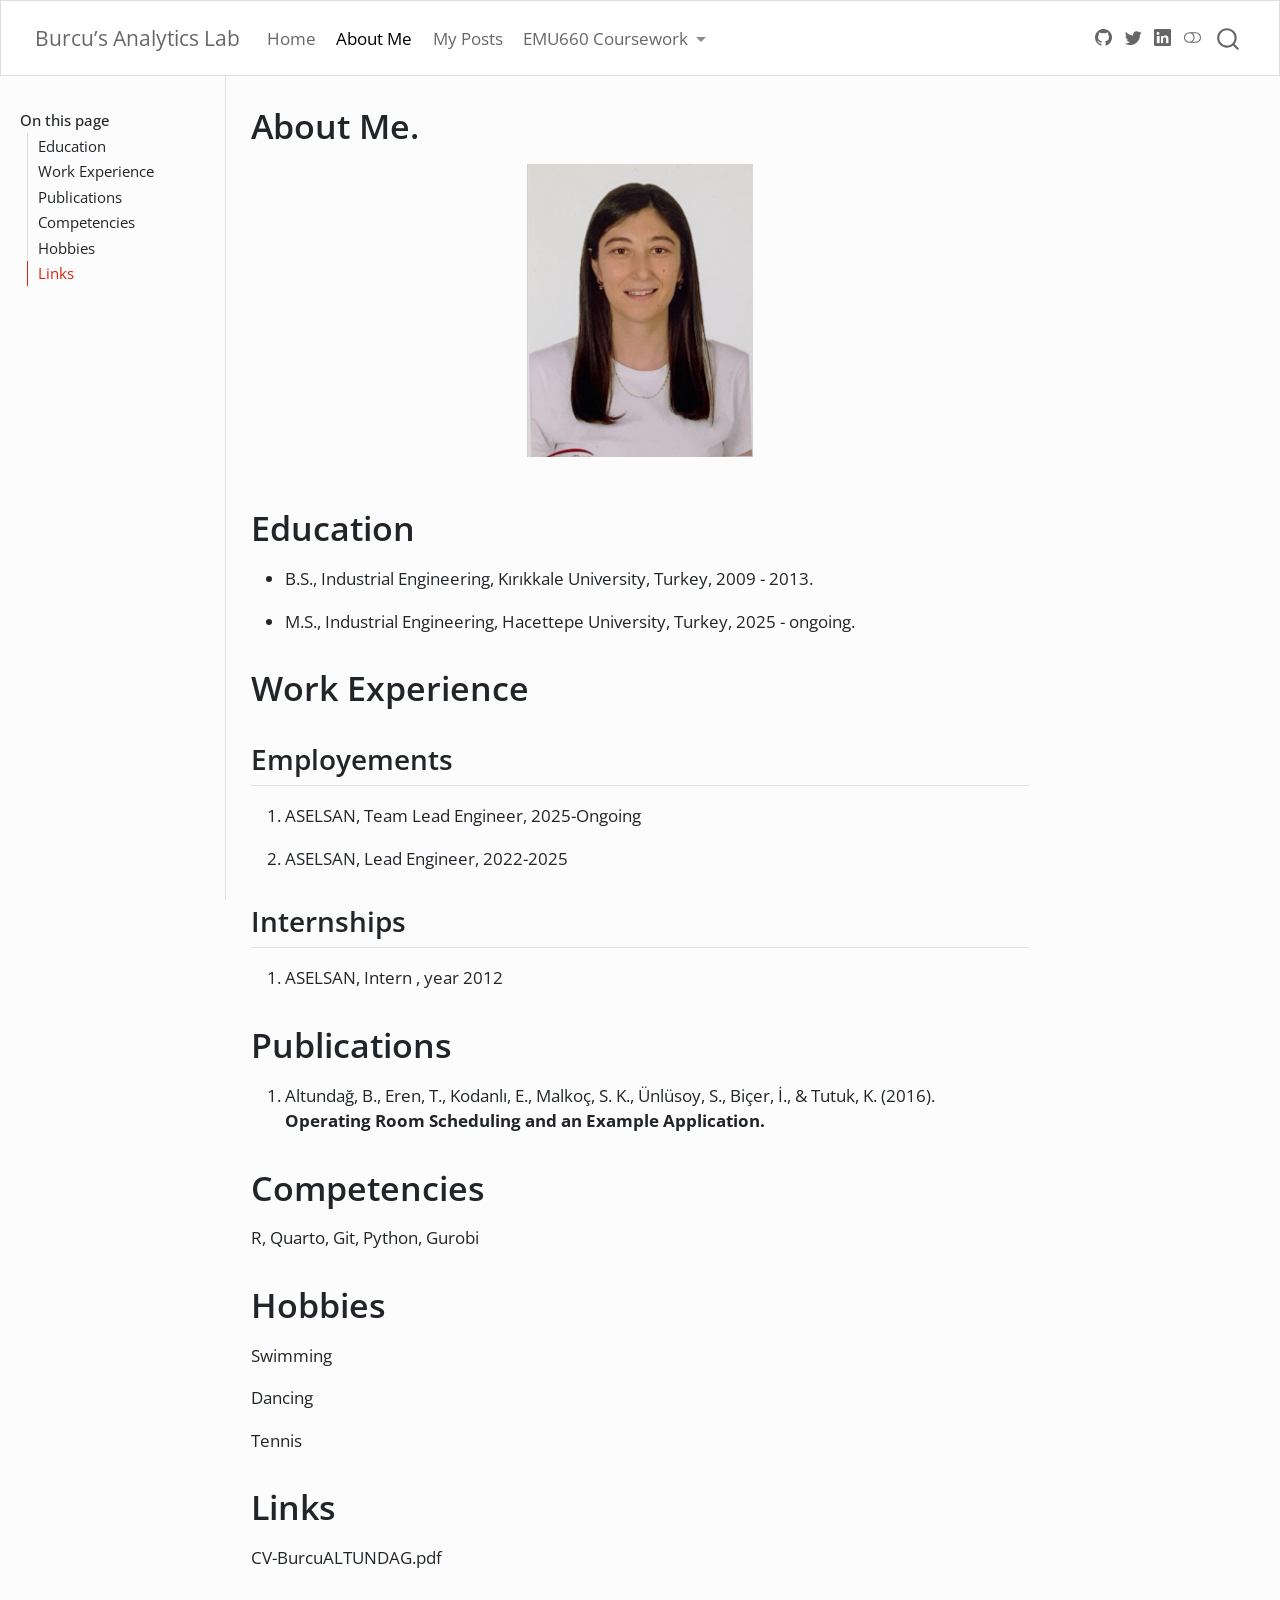
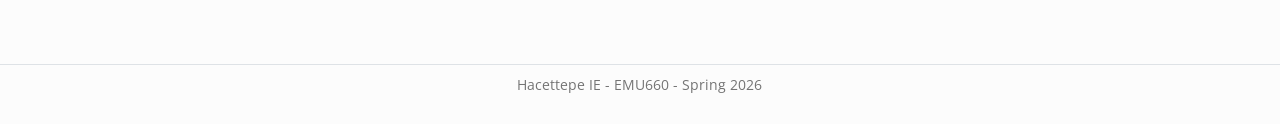
==== commit e020b4c0: "quarto render" ====
--- a/docs/about.html
+++ b/docs/about.html
@@ -7,7 +7,7 @@
 <meta name="viewport" content="width=device-width, initial-scale=1.0, user-scalable=yes">
 
 
-<title>Hello! My name is Burcu Altundağ Eroğlu. I am an Industrial Engineer with professional experience in manufacturing and process improvement, currently pursuing my Master’s degree in Industrial Engineering at Hacettepe University. My interests focus on data analytics, optimization, and decision science. I am particularly interested in applying analytical methods to real-world industrial problems, especially in high-mix low-volume production environments. Through this website, I share my academic work, projects, and coursework as part of the EMU660 course. – Burcu's Analytics Lab</title>
+<title>About Me. – Burcu’s Analytics Lab</title>
 <style>
 code{white-space: pre-wrap;}
 span.smallcaps{font-variant: small-caps;}
@@ -313,6 +313,7 @@
   <li><a href="#publications" id="toc-publications" class="nav-link" data-scroll-target="#publications">Publications</a></li>
   <li><a href="#competencies" id="toc-competencies" class="nav-link" data-scroll-target="#competencies">Competencies</a></li>
   <li><a href="#hobbies" id="toc-hobbies" class="nav-link" data-scroll-target="#hobbies">Hobbies</a></li>
+  <li><a href="#links" id="toc-links" class="nav-link" data-scroll-target="#links">Links</a></li>
   </ul>
 </nav>
 </nav>
@@ -326,7 +327,7 @@
 
 <header id="title-block-header" class="quarto-title-block default">
 <div class="quarto-title">
-<h1 class="title">Hello! My name is Burcu Altundağ Eroğlu. I am an Industrial Engineer with professional experience in manufacturing and process improvement, currently pursuing my Master’s degree in Industrial Engineering at Hacettepe University. My interests focus on data analytics, optimization, and decision science. I am particularly interested in applying analytical methods to real-world industrial problems, especially in high-mix low-volume production environments. Through this website, I share my academic work, projects, and coursework as part of the EMU660 course.</h1>
+<h1 class="title">About Me.</h1>
 </div>
 
 
@@ -387,6 +388,10 @@
 <p>Swimming</p>
 <p>Dancing</p>
 <p>Tennis</p>
+</section>
+<section id="links" class="level1">
+<h1>Links</h1>
+<p>CV-BurcuALTUNDAG.pdf</p>
 
 
 </section>
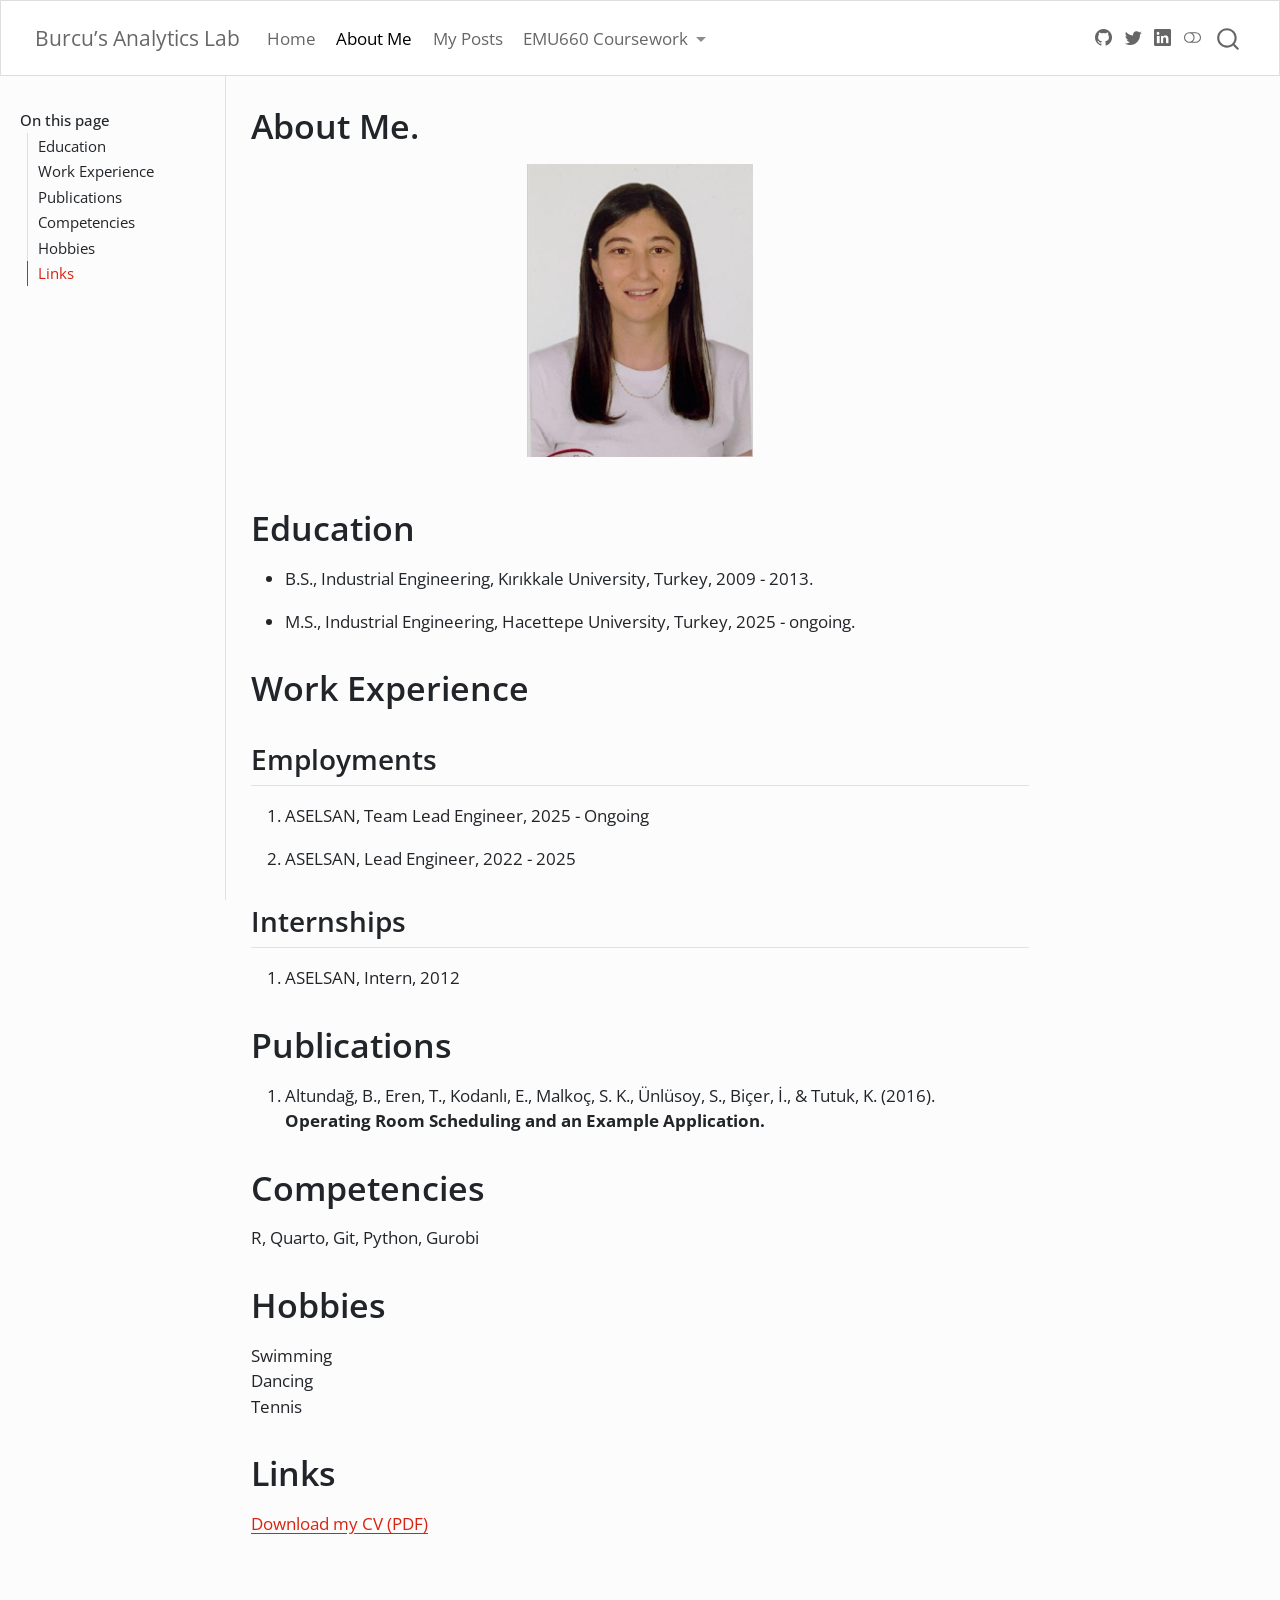
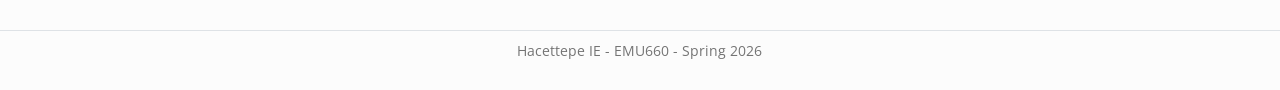
==== commit 6d922c17: "updated CV link" ====
--- a/docs/about.html
+++ b/docs/about.html
@@ -307,7 +307,7 @@
   <li><a href="#education" id="toc-education" class="nav-link active" data-scroll-target="#education">Education</a></li>
   <li><a href="#work-experience" id="toc-work-experience" class="nav-link" data-scroll-target="#work-experience">Work Experience</a>
   <ul class="collapse">
-  <li><a href="#employements" id="toc-employements" class="nav-link" data-scroll-target="#employements">Employements</a></li>
+  <li><a href="#employments" id="toc-employments" class="nav-link" data-scroll-target="#employments">Employments</a></li>
   <li><a href="#internships" id="toc-internships" class="nav-link" data-scroll-target="#internships">Internships</a></li>
   </ul></li>
   <li><a href="#publications" id="toc-publications" class="nav-link" data-scroll-target="#publications">Publications</a></li>
@@ -358,17 +358,17 @@
 </section>
 <section id="work-experience" class="level1">
 <h1>Work Experience</h1>
-<section id="employements" class="level2">
-<h2 class="anchored" data-anchor-id="employements">Employements</h2>
+<section id="employments" class="level2">
+<h2 class="anchored" data-anchor-id="employments">Employments</h2>
 <ol type="1">
-<li><p>ASELSAN, Team Lead Engineer, 2025-Ongoing</p></li>
-<li><p>ASELSAN, Lead Engineer, 2022-2025</p></li>
+<li><p>ASELSAN, Team Lead Engineer, 2025 - Ongoing</p></li>
+<li><p>ASELSAN, Lead Engineer, 2022 - 2025</p></li>
 </ol>
 </section>
 <section id="internships" class="level2">
 <h2 class="anchored" data-anchor-id="internships">Internships</h2>
 <ol type="1">
-<li>ASELSAN, Intern , year 2012</li>
+<li>ASELSAN, Intern, 2012</li>
 </ol>
 </section>
 </section>
@@ -385,13 +385,13 @@
 </section>
 <section id="hobbies" class="level1">
 <h1>Hobbies</h1>
-<p>Swimming</p>
-<p>Dancing</p>
-<p>Tennis</p>
+<p>Swimming<br>
+Dancing<br>
+Tennis</p>
 </section>
 <section id="links" class="level1">
 <h1>Links</h1>
-<p>CV-BurcuALTUNDAG.pdf</p>
+<p><a href="CV-BurcuALTUNDAG.pdf">Download my CV (PDF)</a></p>
 
 
 </section>
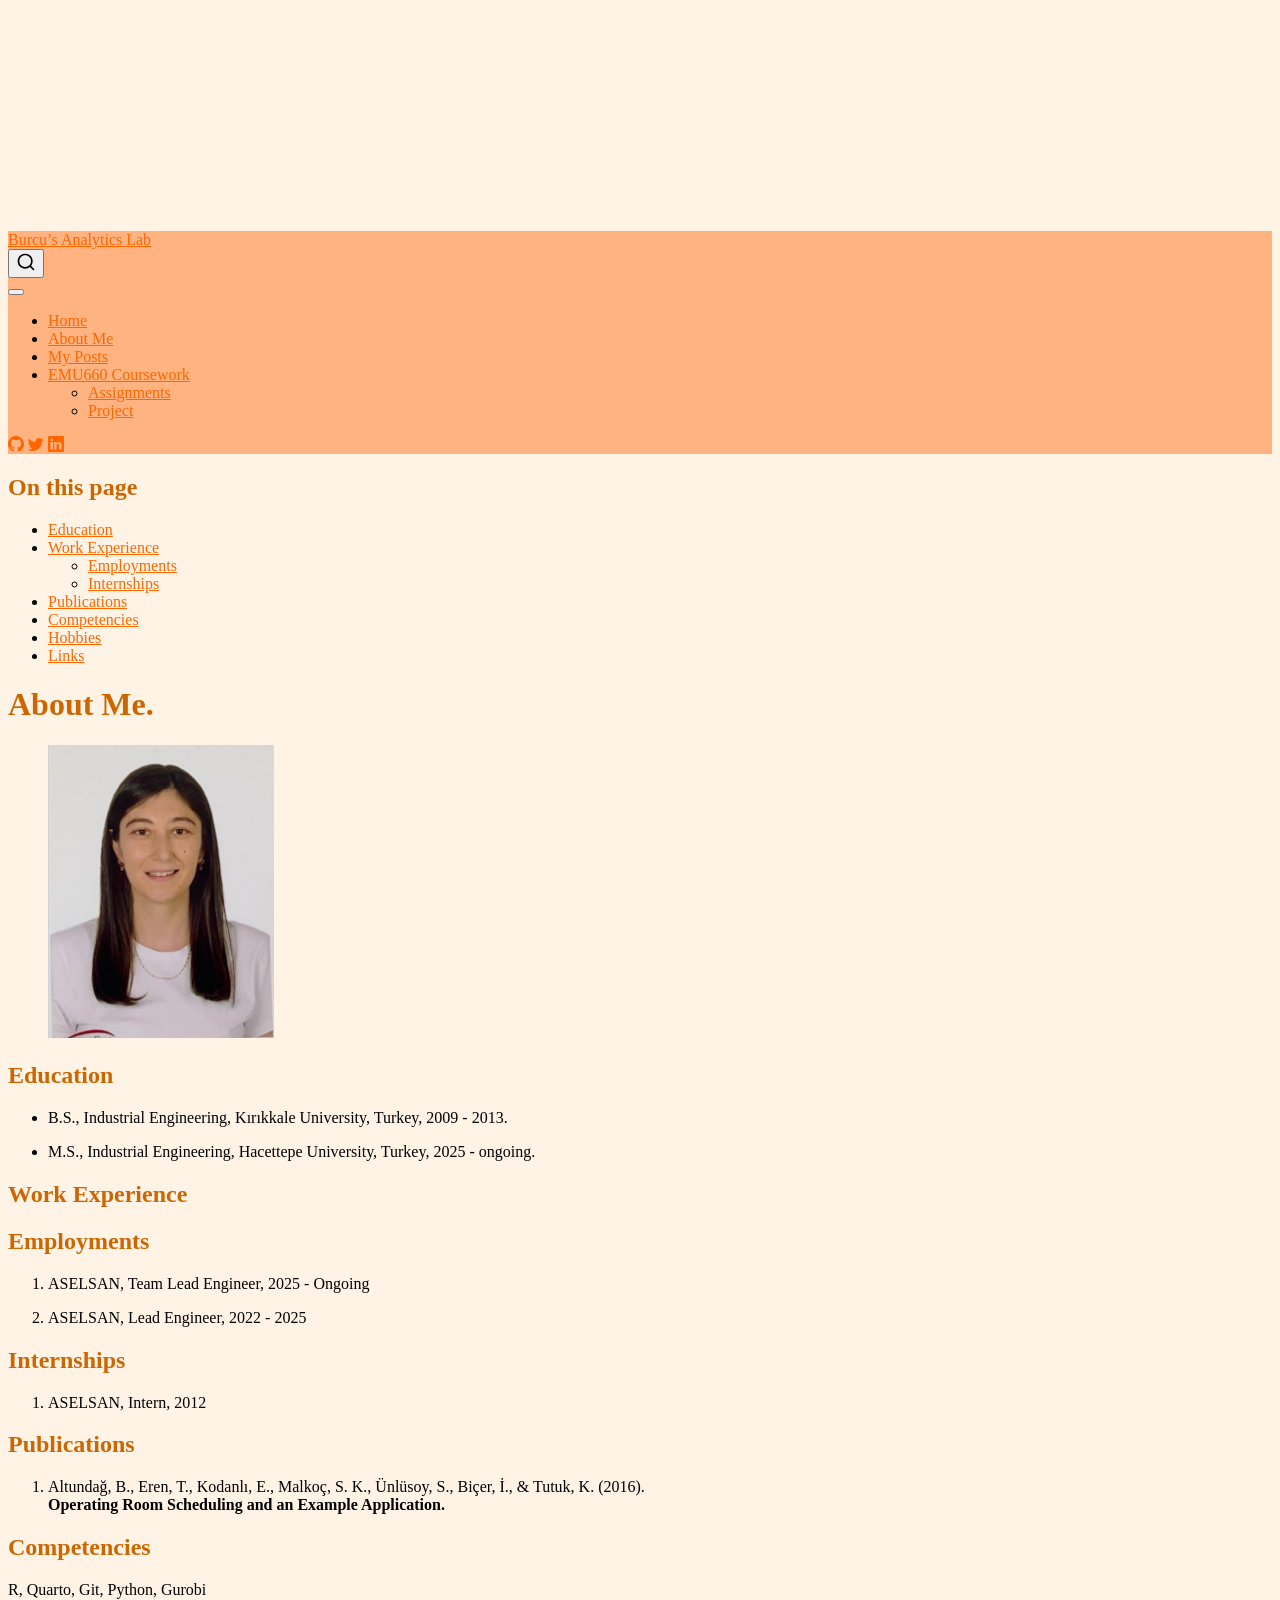
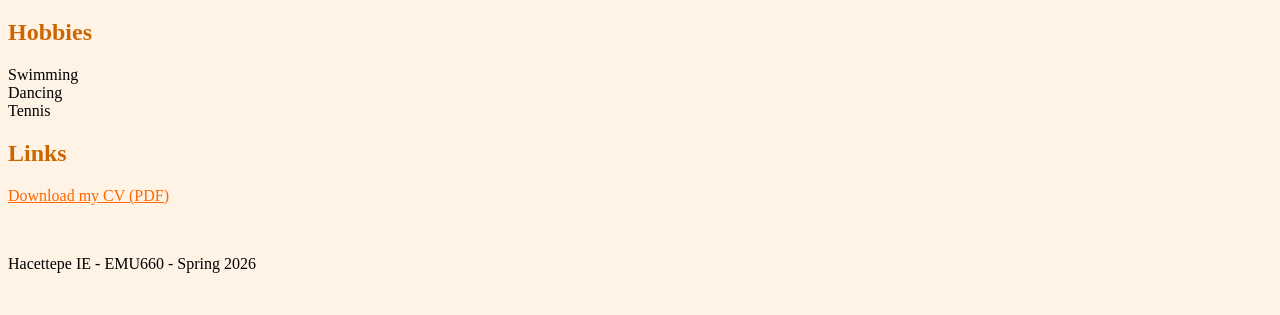
==== commit 062edaa4: "style" ====
--- a/docs/about.html
+++ b/docs/about.html
@@ -42,9 +42,9 @@
 <link href="site_libs/quarto-html/quarto-syntax-highlighting-7b89279ff1a6dce999919e0e67d4d9ec.css" rel="stylesheet" class="quarto-color-scheme-extra" id="quarto-text-highlighting-styles">
 <script src="site_libs/bootstrap/bootstrap.min.js"></script>
 <link href="site_libs/bootstrap/bootstrap-icons.css" rel="stylesheet">
-<link href="site_libs/bootstrap/bootstrap-b09ffb0c710b10090e35f4f5c8599541.min.css" rel="stylesheet" append-hash="true" class="quarto-color-scheme" id="quarto-bootstrap" data-mode="light">
+<link href="site_libs/bootstrap/bootstrap-9ee8342cdd1c42117ce06b6284d41c91.min.css" rel="stylesheet" append-hash="true" class="quarto-color-scheme" id="quarto-bootstrap" data-mode="light">
 <link href="site_libs/bootstrap/bootstrap-dark-5b22ffe13dd2aa798062e3956142f8dd.min.css" rel="stylesheet" append-hash="true" class="quarto-color-scheme quarto-color-alternate" id="quarto-bootstrap" data-mode="dark">
-<link href="site_libs/bootstrap/bootstrap-b09ffb0c710b10090e35f4f5c8599541.min.css" rel="stylesheet" append-hash="true" class="quarto-color-scheme-extra" id="quarto-bootstrap" data-mode="light">
+<link href="site_libs/bootstrap/bootstrap-9ee8342cdd1c42117ce06b6284d41c91.min.css" rel="stylesheet" append-hash="true" class="quarto-color-scheme-extra" id="quarto-bootstrap" data-mode="light">
 <script id="quarto-search-options" type="application/json">{
   "location": "navbar",
   "copy-button": false,
--- a/docs/styles.css
+++ b/docs/styles.css
@@ -0,0 +1,24 @@
+/* css styles */
+/* Arka plan rengi */
+body {
+  background-color: #fff3e6;
+}
+
+/* Navbar (üst menü) */
+.navbar {
+  background-color: #ffb380 !important;
+}
+
+/* Başlık renkleri */
+h1, h2, h3 {
+  color: #cc6600;
+}
+
+/* Link renkleri */
+a {
+  color: #ff6600;
+}
+
+a:hover {
+  color: #cc5200;
+}
